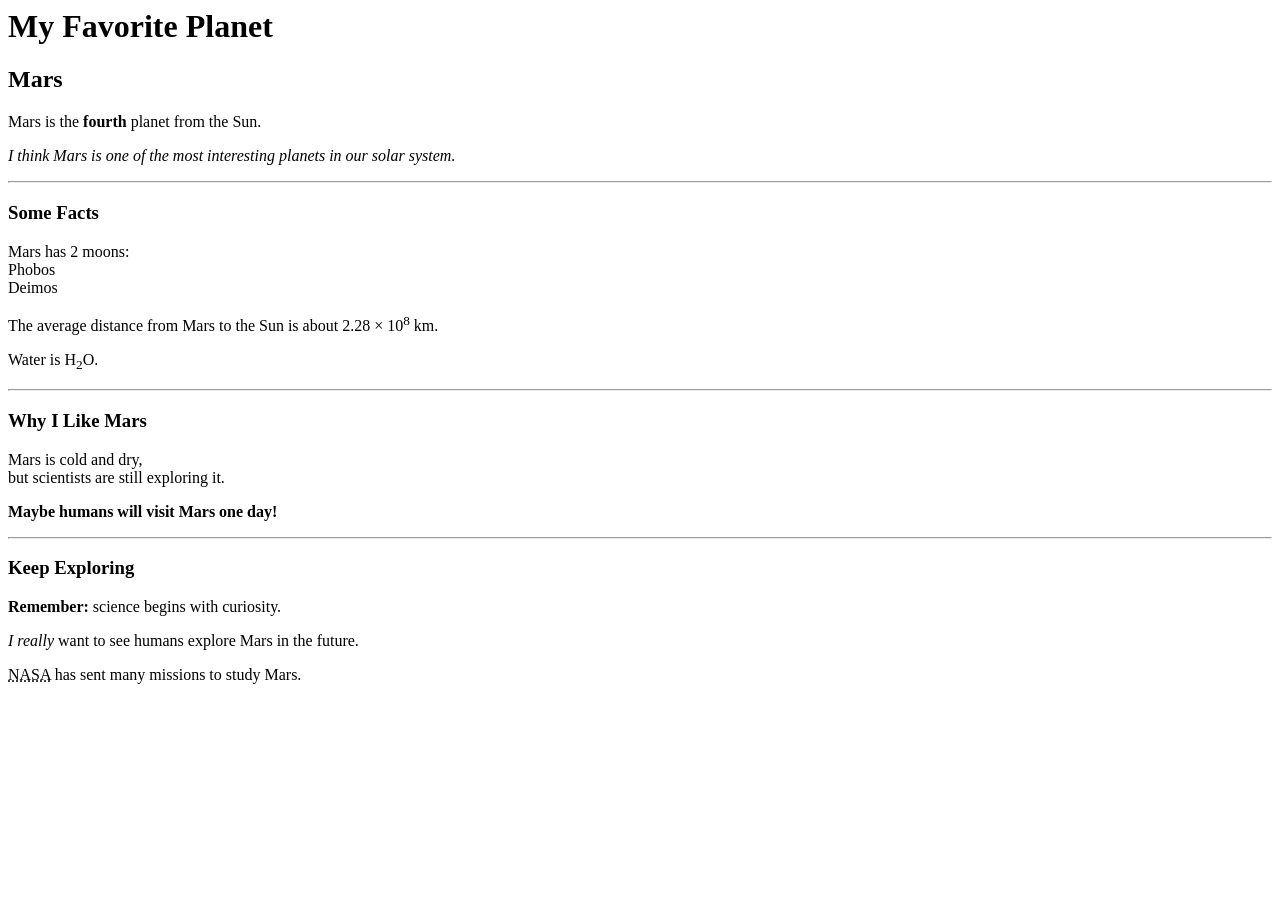
==== index.html @ 3df24646 "33" ====
<html>
    <head>
        <title>My Favorite Planet</title>
    </head>
    <body>
        <h1>My Favorite Planet</h1>
        <h2>Mars</h2>
        <p>Mars is the <strong>fourth</strong> planet from the Sun.</p>
        <p><em>I think Mars is one of the most interesting planets in our solar system.</em></p>
        <hr>
        <h3>Some Facts</h3>
        <p>
            Mars has 2 moons:<br>
            Phobos<br>
            Deimos
        </p>
        <p>The average distance from Mars to the Sun is about 2.28 &times; 10<sup>8</sup> km.</p>
        <p>Water is H<sub>2</sub>O.</p>
        <hr>
        <h3>Why I Like Mars</h3>
        <p>
            Mars is cold and dry,<br>
            but scientists are still exploring it.
        </p>
        <p><strong>Maybe humans will visit Mars one day! </strong></p>
        <hr>
        <h3>Keep Exploring</h3>
        <p><strong>Remember:</strong> science begins with curiosity.</p>
        <p><em>I really</em> want to see humans explore Mars in the future.</p>
        <p><abbr title="National Aeronautics and Space Administration">NASA</abbr> has sent many missions to study Mars.</p>
    </body>
</html>
<!--
<html>
    <head>
        <style>
            strong {
                font-weight: bold;
                font-size: large;
                font-style: italic;
                color: blueviolet;
            }
            em{
                font-style: italic;
            }
        </style>
        <title> Exercise </title>
    </head>
    <body>
        <h1>Exercise </h1>
        <p>this is p </p>
        <p><b>this is b</b></p>
        <p><i>this is i</i></p>
        <p>this is <br> br </p>
        <p>this is hr</p>
        <hr>
        <p>this is <sup>sup</sup></p>
        <p>this is <sub>sub</sub></p>
        <strong>strong</strong>
        <em>em</em>
        <p>this is <abbr title="ABBR">abbr</abbr></p>
    </body>
</html>
-->
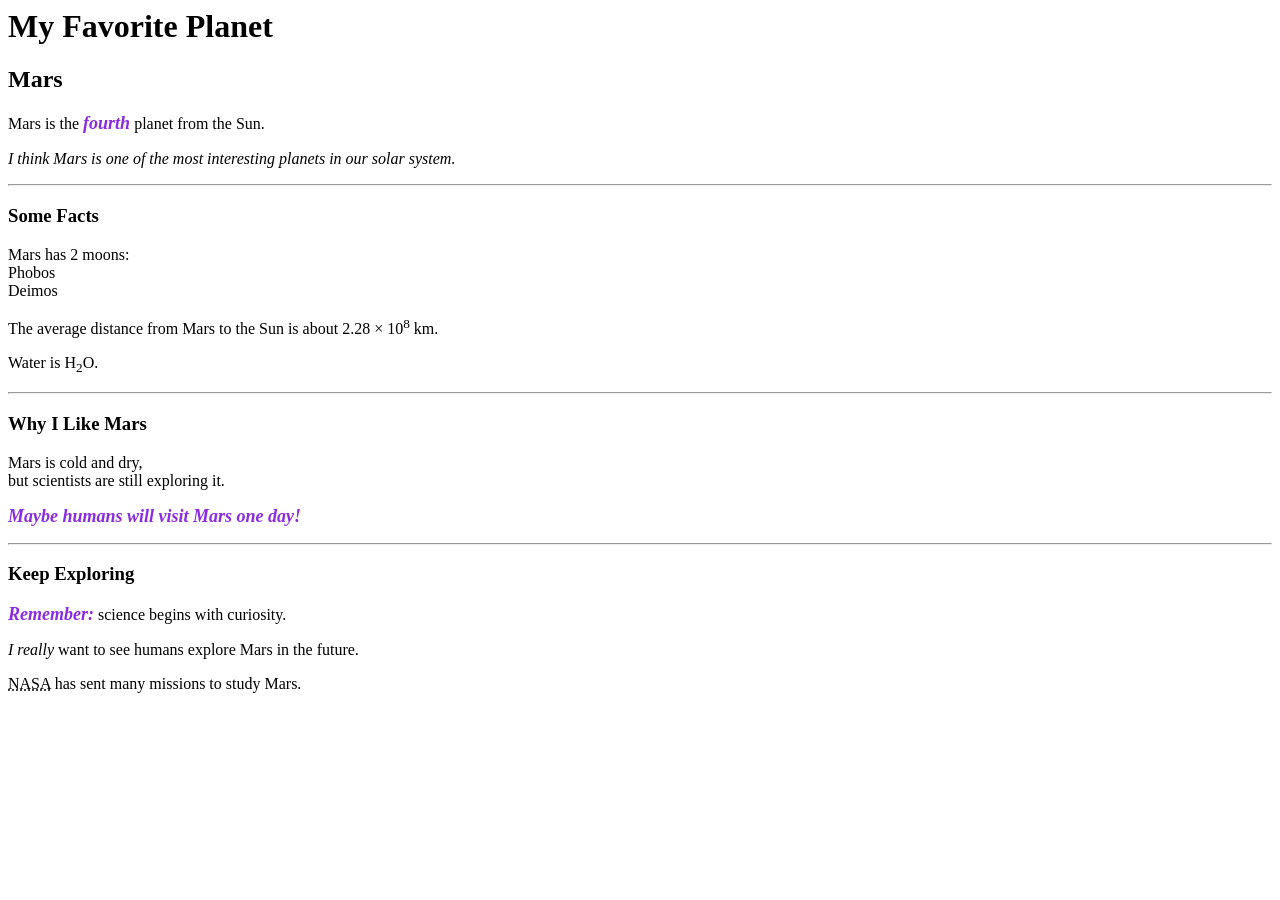
==== commit fc34f1d7: "34" ====
--- a/index.html
+++ b/index.html
@@ -1,5 +1,16 @@
 <html>
     <head>
+        <style>
+            strong {
+                font-weight: bold;
+                font-size: large;
+                font-style: italic;
+                color: blueviolet;
+            }
+            em{
+                font-style: italic;
+            }
+        </style>
         <title>My Favorite Planet</title>
     </head>
     <body>
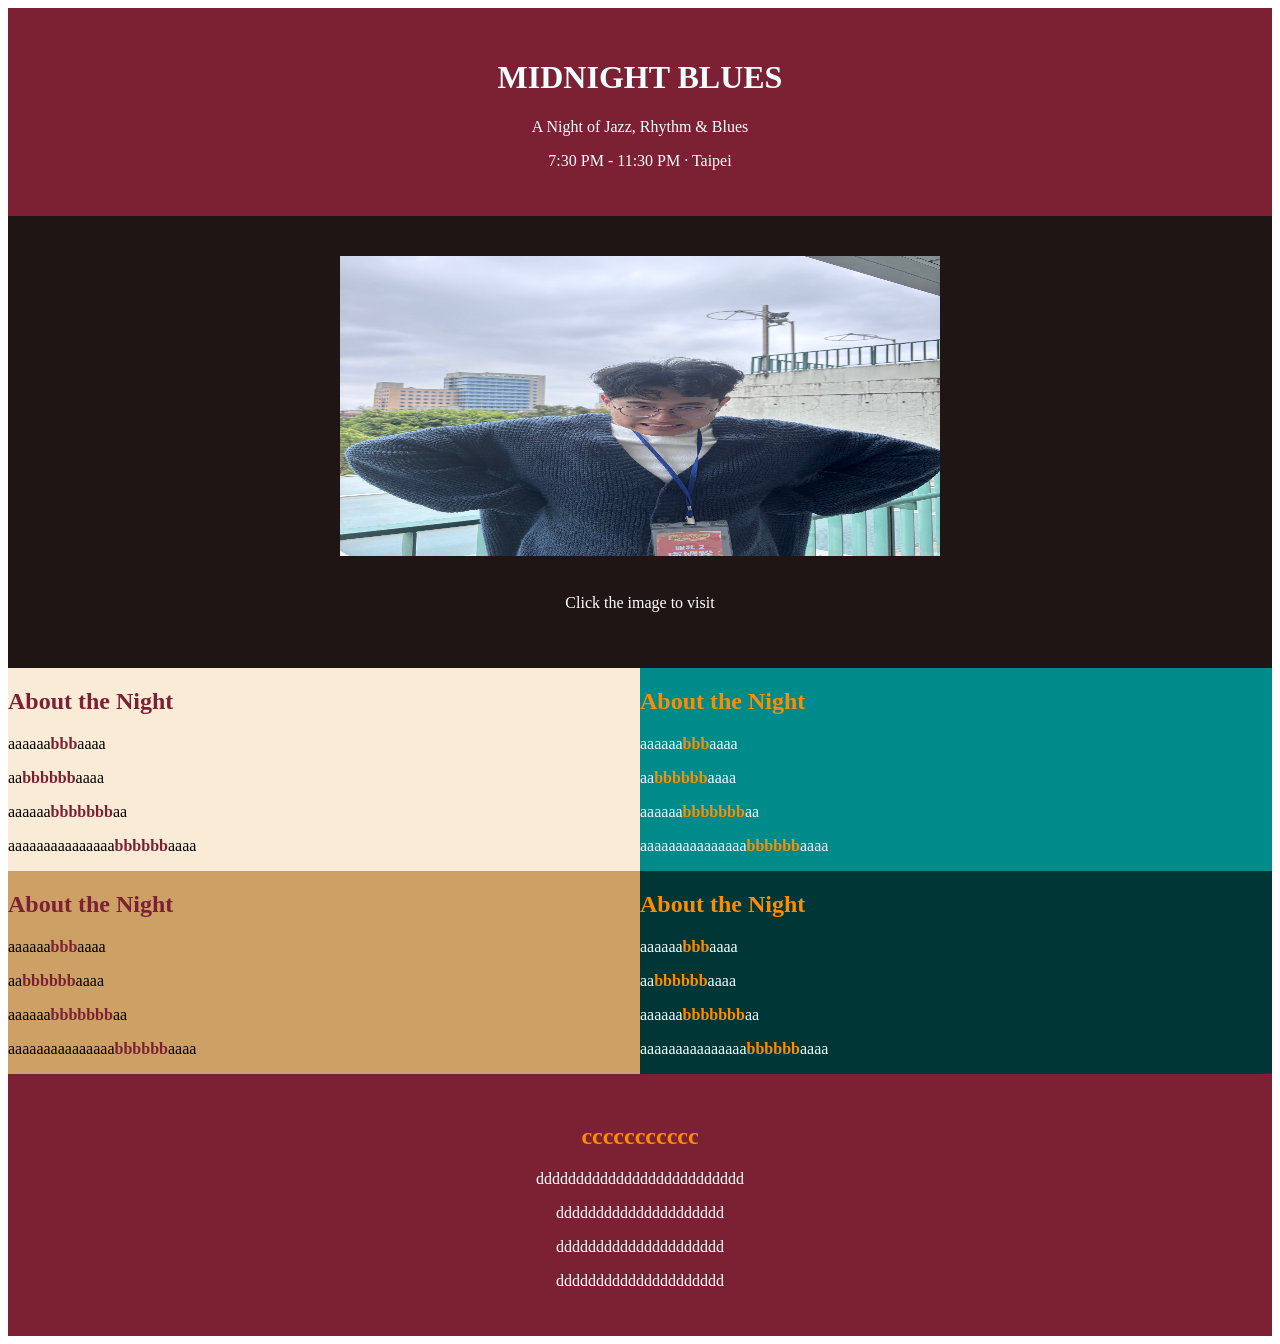
==== commit 454f8684: "36" ====
--- a/index.html
+++ b/index.html
@@ -1,75 +1,154 @@
+<!DOCTYPE html>
 <html>
-    <head>
-        <style>
-            strong {
-                font-weight: bold;
-                font-size: large;
-                font-style: italic;
-                color: blueviolet;
-            }
-            em{
-                font-style: italic;
-            }
-        </style>
-        <title>My Favorite Planet</title>
-    </head>
-    <body>
-        <h1>My Favorite Planet</h1>
-        <h2>Mars</h2>
-        <p>Mars is the <strong>fourth</strong> planet from the Sun.</p>
-        <p><em>I think Mars is one of the most interesting planets in our solar system.</em></p>
-        <hr>
-        <h3>Some Facts</h3>
-        <p>
-            Mars has 2 moons:<br>
-            Phobos<br>
-            Deimos
-        </p>
-        <p>The average distance from Mars to the Sun is about 2.28 &times; 10<sup>8</sup> km.</p>
-        <p>Water is H<sub>2</sub>O.</p>
-        <hr>
-        <h3>Why I Like Mars</h3>
-        <p>
-            Mars is cold and dry,<br>
-            but scientists are still exploring it.
-        </p>
-        <p><strong>Maybe humans will visit Mars one day! </strong></p>
-        <hr>
-        <h3>Keep Exploring</h3>
-        <p><strong>Remember:</strong> science begins with curiosity.</p>
-        <p><em>I really</em> want to see humans explore Mars in the future.</p>
-        <p><abbr title="National Aeronautics and Space Administration">NASA</abbr> has sent many missions to study Mars.</p>
-    </body>
-</html>
-<!--
-<html>
-    <head>
-        <style>
-            strong {
-                font-weight: bold;
-                font-size: large;
-                font-style: italic;
-                color: blueviolet;
-            }
-            em{
-                font-style: italic;
-            }
-        </style>
-        <title> Exercise </title>
-    </head>
-    <body>
-        <h1>Exercise </h1>
-        <p>this is p </p>
-        <p><b>this is b</b></p>
-        <p><i>this is i</i></p>
-        <p>this is <br> br </p>
-        <p>this is hr</p>
-        <hr>
-        <p>this is <sup>sup</sup></p>
-        <p>this is <sub>sub</sub></p>
-        <strong>strong</strong>
-        <em>em</em>
-        <p>this is <abbr title="ABBR">abbr</abbr></p>
-    </body>
-</html>
--->+<head>
+    <style>
+        .header {
+            background-color: #7c2133;
+            color: azure;
+            text-align: center;
+            padding: 30px 20px;
+        }
+
+        .imagine {
+            background-color: rgb(32, 21, 21);
+            display: flex;
+            justify-content: center;
+            padding: 40px 20px;
+            flex-direction: column;
+            align-items: center;
+        }
+
+        .imagine img{
+            width: 600px;
+            height: 300px;
+        }
+
+        .imagine p{
+            color: white;
+        }
+
+        .grid {
+            display: grid;
+            grid-template-columns: 1fr 1fr;
+        }
+
+        .card {
+            padding: 40px 30px;
+        }
+
+        .one {
+            background-color:antiquewhite;
+            color: black;
+        }
+
+        .one h2{
+            color: #7c2133;
+        }
+
+        .one b{
+            color: #7c2133;
+        }
+
+        .two {
+            background-color:darkcyan;
+            color: aliceblue;
+        }
+
+        .two h2{
+            color:darkorange;
+        }
+
+        .two b{
+            color:darkorange;
+        }
+
+
+        .three {
+            background-color:rgb(205, 160, 101);
+            color: black;
+        }
+
+        .three h2{
+            color: #7c2133;
+        }
+
+        .three b{
+            color: #7c2133;
+        }
+
+        .four {
+            background-color:rgb(0, 54, 54);
+            color: azure;
+        }
+
+        .four h2{
+            color:darkorange;
+        }
+
+        .four b{
+            color:darkorange;
+        }
+
+        .last {
+            background-color: #7c2133;
+            color: azure;
+            text-align: center;
+            padding: 30px 20px;
+        }
+
+        .last h2 {
+            color: darkorange;
+        }
+    </style>
+    <title>Midnight Blues Jazz Night</title>
+</head>
+<body>
+    <div class="header">
+        <h1>MIDNIGHT BLUES</h1>
+        <p>A Night of Jazz, Rhythm & Blues</p>
+        <p>7:30 PM - 11:30 PM · Taipei</p>
+    </div>
+    <div class="imagine">
+        <a href="https://www.youtube.com/"><img src = "ji.jpg"></a>
+        <br>
+        <p>Click the image to visit</p>
+    </div>
+    <div class="grid">
+        <div class="one">
+            <h2>About the Night</h2>
+            <p>aaaaaa<b>bbb</b>aaaa</p>
+            <p>aa<b>bbbbbb</b>aaaa</p>
+            <p>aaaaaa<b>bbbbbbb</b>aa</p>
+            <p>aaaaaaaaaaaaaaa<b>bbbbbb</b>aaaa</p>
+        </div>
+        <div class="two">
+            <h2>About the Night</h2>
+            <p>aaaaaa<b>bbb</b>aaaa</p>
+            <p>aa<b>bbbbbb</b>aaaa</p>
+            <p>aaaaaa<b>bbbbbbb</b>aa</p>
+            <p>aaaaaaaaaaaaaaa<b>bbbbbb</b>aaaa</p>
+        </div>
+        <div class="three">
+            <h2>About the Night</h2>
+            <p>aaaaaa<b>bbb</b>aaaa</p>
+            <p>aa<b>bbbbbb</b>aaaa</p>
+            <p>aaaaaa<b>bbbbbbb</b>aa</p>
+            <p>aaaaaaaaaaaaaaa<b>bbbbbb</b>aaaa</p>
+        </div>
+        <div class="four">
+            <h2>About the Night</h2>
+            <p>aaaaaa<b>bbb</b>aaaa</p>
+            <p>aa<b>bbbbbb</b>aaaa</p>
+            <p>aaaaaa<b>bbbbbbb</b>aa</p>
+            <p>aaaaaaaaaaaaaaa<b>bbbbbb</b>aaaa</p>
+        </div>
+    </div>
+    <div class="last">
+        <h2>ccccccccccc</h2>
+        <p>dddddddddddddddddddddddddd</p>
+        <p>ddddddddddddddddddddd</p>
+        <p>ddddddddddddddddddddd</p>
+        <p>ddddddddddddddddddddd</p>
+    </div>
+</body>
+</html>
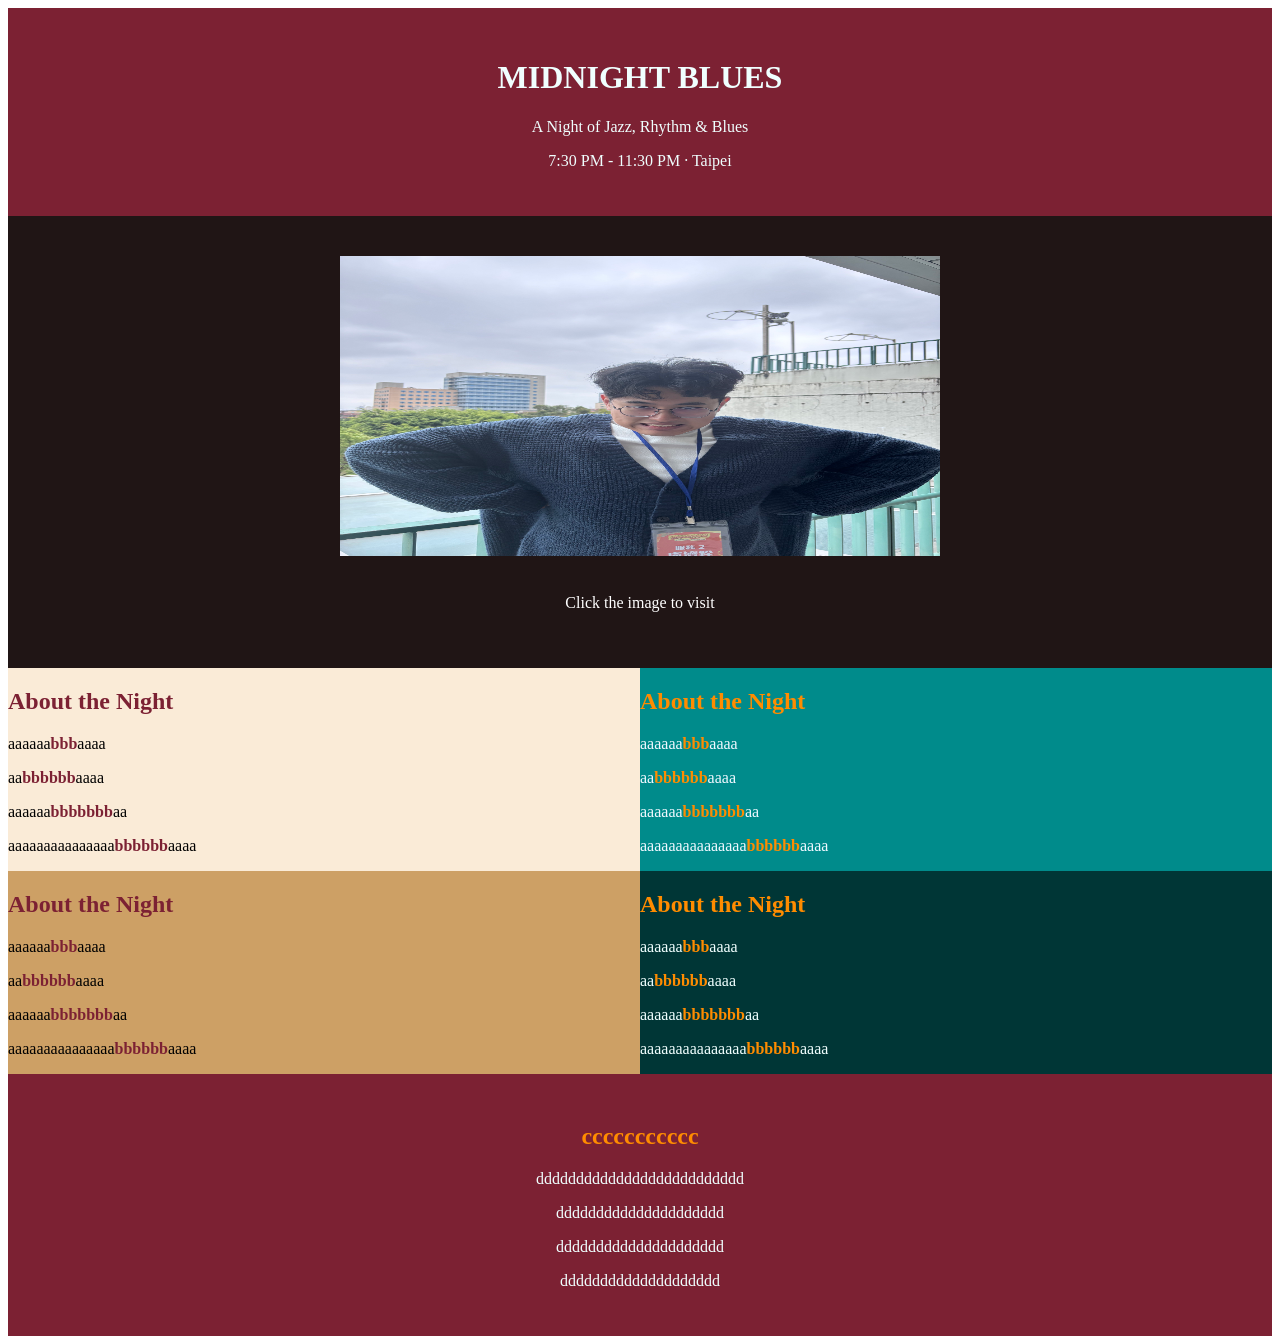
==== commit 496fec8d: "37" ====
--- a/index.html
+++ b/index.html
@@ -148,7 +148,7 @@
         <p>dddddddddddddddddddddddddd</p>
         <p>ddddddddddddddddddddd</p>
         <p>ddddddddddddddddddddd</p>
-        <p>ddddddddddddddddddddd</p>
+        <p>dddddddddddddddddddd</p>
     </div>
 </body>
 </html>
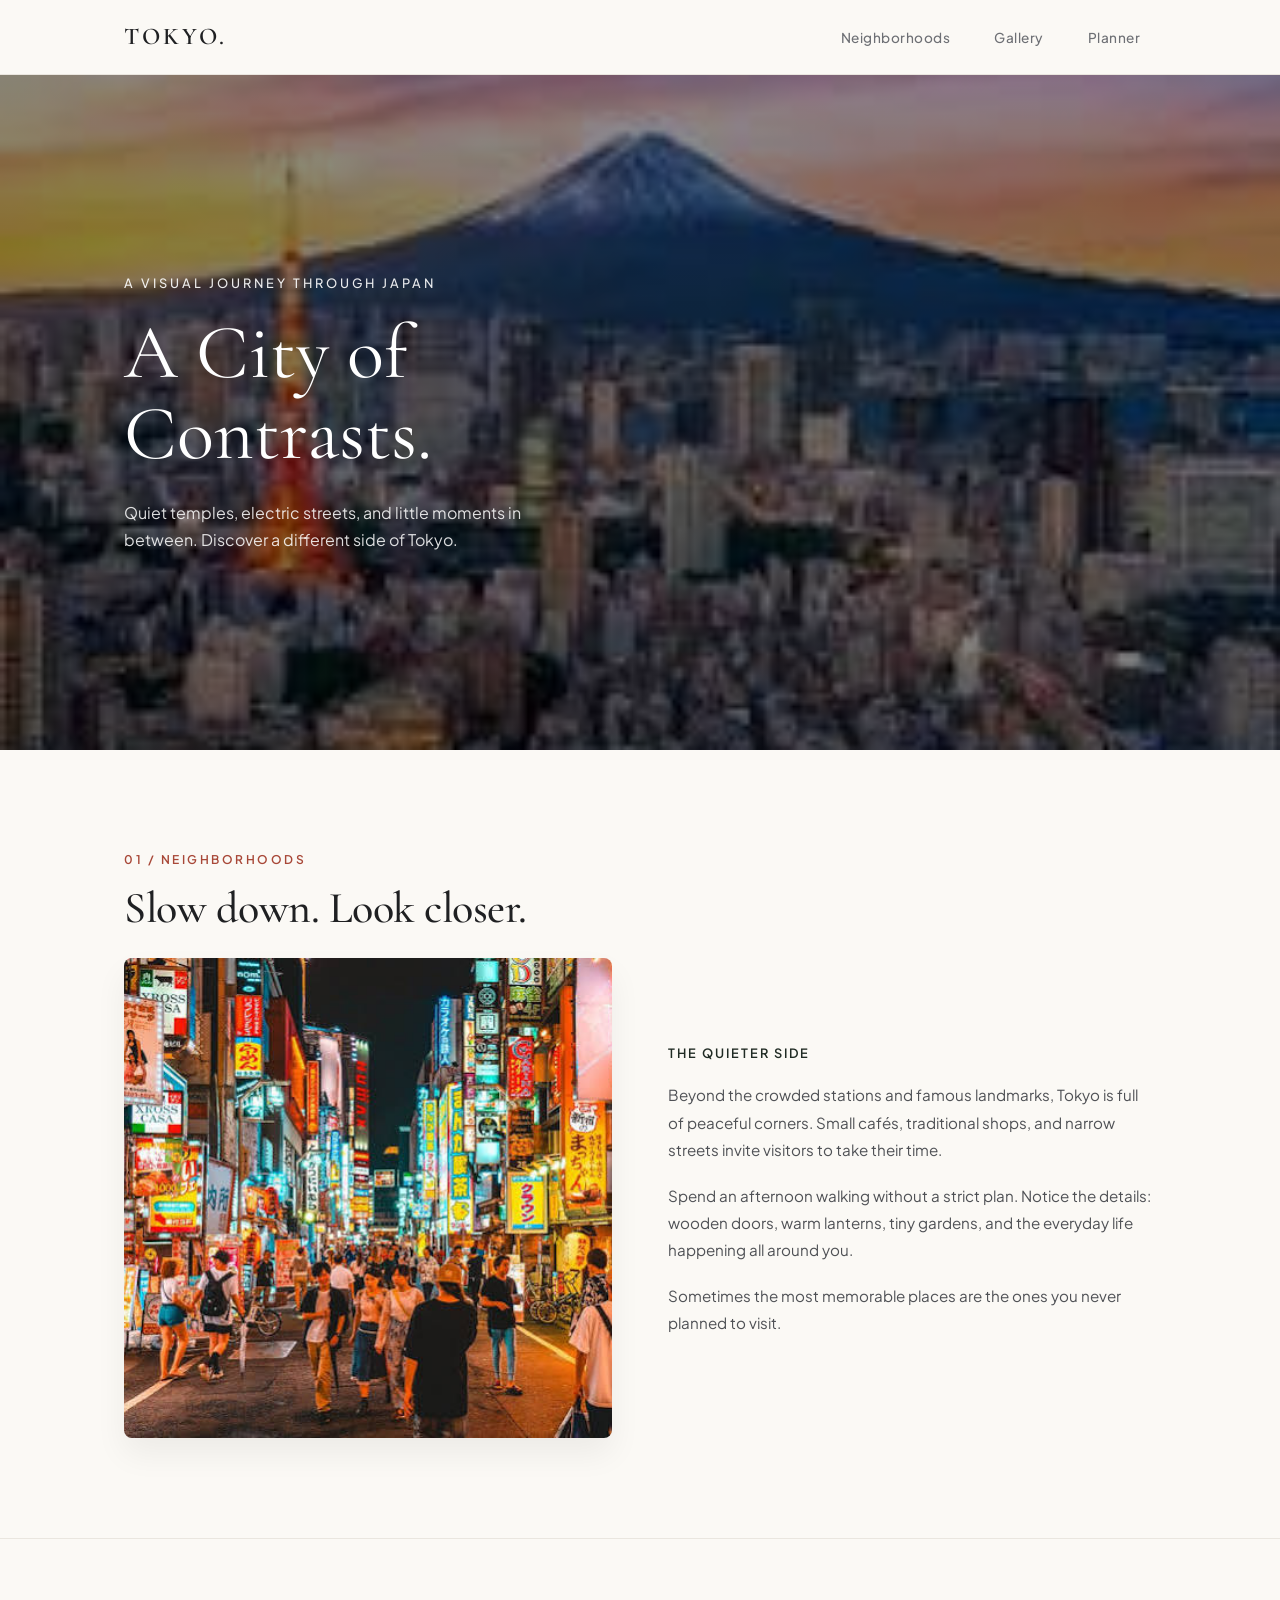
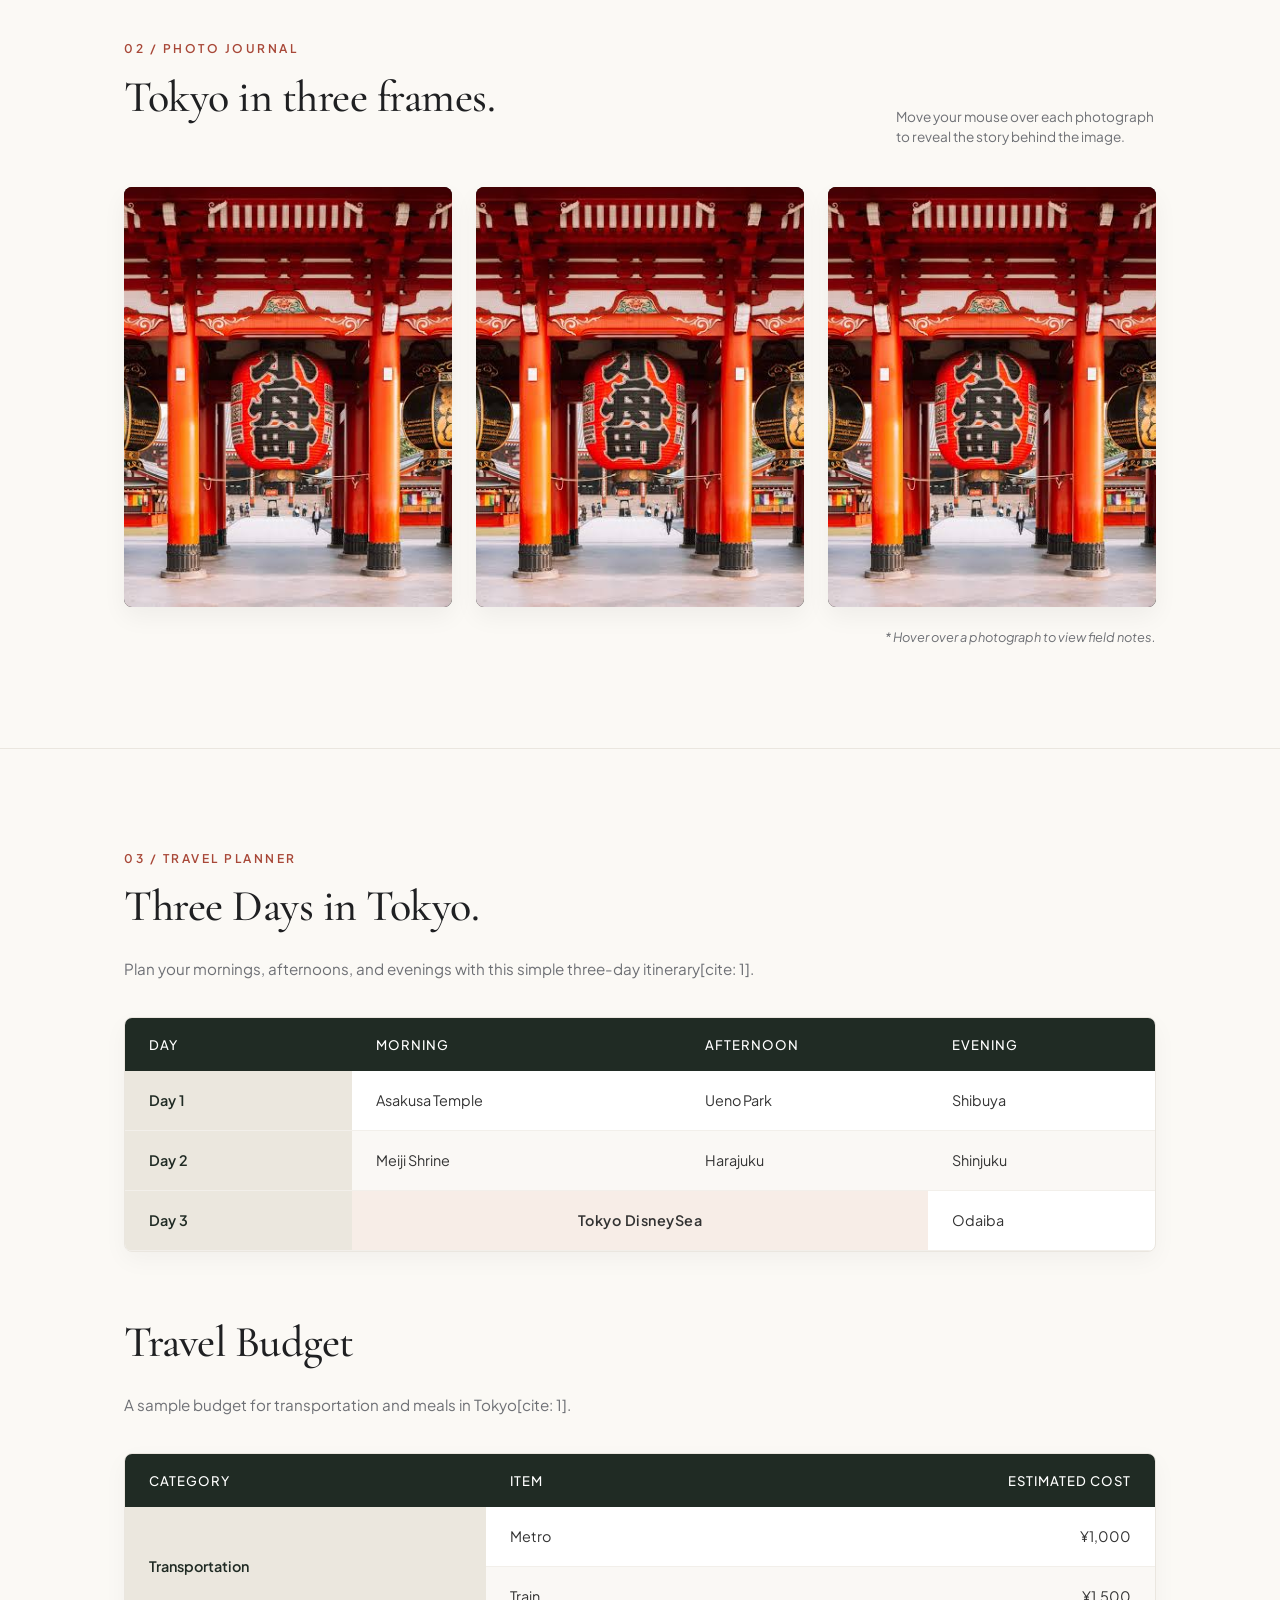
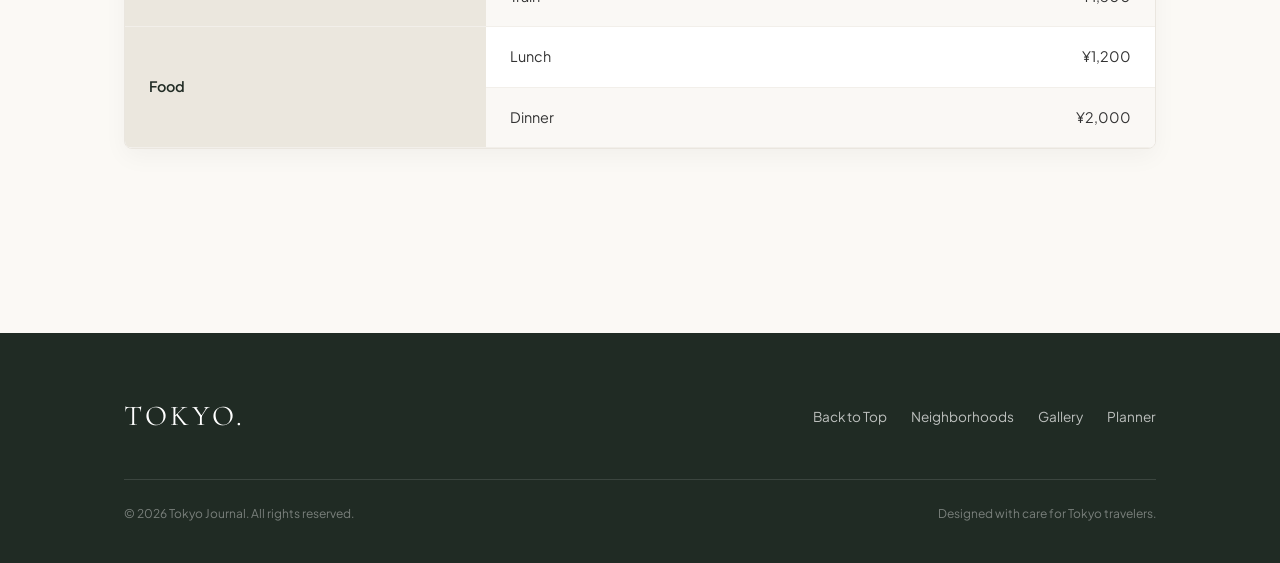
==== commit 3e8d6e28: "1021" ====
--- a/index.html
+++ b/index.html
@@ -1,154 +1,639 @@
 <!DOCTYPE html>
-<html>
+<html lang="zh-Hant">
 <head>
+    <meta charset="UTF-8">
+    <meta name="viewport" content="width=device-width, initial-scale=1.0">
+    <title>TOKYO — A Visual Journey Through Japan</title>
+    
+    <!-- 引入高質感雜誌風格英文字體 -->
+    <link rel="preconnect" href="https://fonts.googleapis.com">
+    <link rel="preconnect" href="https://fonts.gstatic.com" crossorigin>
+    <link href="https://fonts.googleapis.com/css2?family=Cormorant+Garamond:ital,wght@0,500;0,600;1,400&family=Plus+Jakarta+Sans:wght@400;500;600&display=swap" rel="stylesheet">
+
     <style>
-        .header {
-            background-color: #7c2133;
-            color: azure;
-            text-align: center;
-            padding: 30px 20px;
-        }
-
-        .imagine {
-            background-color: rgb(32, 21, 21);
-            display: flex;
-            justify-content: center;
-            padding: 40px 20px;
-            flex-direction: column;
+        /* ================= 全域變數與重設 ================= */
+        :root {
+            --bg-main: #fbf9f5;
+            --bg-card: #ffffff;
+            --text-main: #1f2022;
+            --text-muted: #6e7075;
+            --primary-dark: #202b24;      /* 表頭深墨綠 */
+            --accent-terracotta: #a84838; /* 磚紅/粉橘焦點色 */
+            --border-light: #eae6df;
+            --font-serif: 'Cormorant Garamond', Georgia, serif;
+            --font-sans: 'Plus Jakarta Sans', -apple-system, BlinkMacSystemFont, sans-serif;
+            --container-width: 1080px;
+        }
+
+        * {
+            box-sizing: border-box;
+            margin: 0;
+            padding: 0;
+        }
+
+        html {
+            scroll-behavior: smooth;
+        }
+
+        body {
+            font-family: var(--font-sans);
+            background-color: var(--bg-main);
+            color: var(--text-main);
+            line-height: 1.6;
+            -webkit-font-smoothing: antialiased;
+        }
+
+        /* 容器排版 */
+        .page {
+            max-width: var(--container-width);
+            margin: 0 auto;
+            padding: 0 24px;
+        }
+
+        /* 標題共用樣式 */
+        .section-tag {
+            font-size: 0.75rem;
+            letter-spacing: 2.5px;
+            text-transform: uppercase;
+            font-weight: 600;
+            color: var(--accent-terracotta);
+            margin-bottom: 12px;
+        }
+
+        .section-title {
+            font-family: var(--font-serif);
+            font-size: clamp(2rem, 3.5vw, 2.75rem);
+            font-weight: 500;
+            line-height: 1.2;
+            margin-bottom: 24px;
+            color: var(--text-main);
+            letter-spacing: -0.5px;
+        }
+
+        /* ================= 頂部導覽列 (Sticky Header) ================= */
+        .topbar {
+            position: sticky;
+            top: 0;
+            z-index: 1000;
+            background-color: rgba(251, 249, 245, 0.92);
+            backdrop-filter: blur(10px);
+            -webkit-backdrop-filter: blur(10px);
+            border-bottom: 1px solid var(--border-light);
+            padding: 18px 0;
+            transition: all 0.3s ease;
+        }
+
+        .topbar .page {
+            display: flex;
             align-items: center;
-        }
-
-        .imagine img{
-            width: 600px;
-            height: 300px;
-        }
-
-        .imagine p{
-            color: white;
-        }
-
-        .grid {
+            justify-content: space-between;
+        }
+
+        .brand {
+            font-family: var(--font-serif);
+            font-size: 1.5rem;
+            font-weight: 600;
+            letter-spacing: 3px;
+            text-decoration: none;
+            color: var(--text-main);
+        }
+
+        .nav {
+            display: flex;
+            list-style: none;
+            gap: 12px;
+        }
+
+        .nav a {
+            text-decoration: none;
+            color: var(--text-muted);
+            font-size: 0.85rem;
+            font-weight: 500;
+            letter-spacing: 0.5px;
+            padding: 8px 16px;
+            border-radius: 20px;
+            transition: all 0.25s ease;
+        }
+
+        .nav a:hover {
+            color: var(--text-main);
+            background-color: #eee9e0;
+        }
+
+        /* ================= 主視覺 Hero 區塊 ================= */
+        .hero {
+            position: relative;
+            height: 75vh;
+            min-height: 520px;
+            display: flex;
+            align-items: center;
+            background: linear-gradient(rgba(0, 0, 0, 0.45), rgba(0, 0, 0, 0.5)),
+                        url("img/tokyo.jpg") center/cover no-repeat #1b1b1b;
+            color: #ffffff;
+        }
+
+        .hero-content {
+            width: 100%;
+        }
+
+        .hero .subtitle {
+            font-size: 0.8rem;
+            letter-spacing: 3px;
+            text-transform: uppercase;
+            font-weight: 500;
+            opacity: 0.9;
+            margin-bottom: 20px;
+        }
+
+        .hero .title {
+            font-family: var(--font-serif);
+            font-size: clamp(3rem, 6vw, 4.8rem);
+            line-height: 1.05;
+            margin-bottom: 24px;
+            font-weight: 400;
+        }
+
+        .hero .desc {
+            max-width: 440px;
+            font-size: 1rem;
+            line-height: 1.7;
+            opacity: 0.85;
+            font-weight: 400;
+        }
+
+        /* ================= 區塊一：街區圖文 (Split Content) ================= */
+        .section-neighborhoods {
+            padding: 100px 0;
+            border-bottom: 1px solid var(--border-light);
+        }
+
+        .split-content {
             display: grid;
             grid-template-columns: 1fr 1fr;
-        }
-
-        .card {
-            padding: 40px 30px;
-        }
-
-        .one {
-            background-color:antiquewhite;
-            color: black;
-        }
-
-        .one h2{
-            color: #7c2133;
-        }
-
-        .one b{
-            color: #7c2133;
-        }
-
-        .two {
-            background-color:darkcyan;
-            color: aliceblue;
-        }
-
-        .two h2{
-            color:darkorange;
-        }
-
-        .two b{
-            color:darkorange;
-        }
-
-
-        .three {
-            background-color:rgb(205, 160, 101);
-            color: black;
-        }
-
-        .three h2{
-            color: #7c2133;
-        }
-
-        .three b{
-            color: #7c2133;
-        }
-
-        .four {
-            background-color:rgb(0, 54, 54);
-            color: azure;
-        }
-
-        .four h2{
-            color:darkorange;
-        }
-
-        .four b{
-            color:darkorange;
-        }
-
-        .last {
-            background-color: #7c2133;
-            color: azure;
+            gap: 56px;
+            align-items: center;
+        }
+
+        .col-image {
+            overflow: hidden;
+            border-radius: 8px;
+            box-shadow: 0 16px 32px rgba(0,0,0,0.06);
+        }
+
+        .col-image img {
+            width: 100%;
+            height: 480px;
+            object-fit: cover;
+            display: block;
+            transition: transform 0.6s ease;
+        }
+
+        .col-image:hover img {
+            transform: scale(1.03);
+        }
+
+        .col-text {
+            font-size: 0.95rem;
+            color: #4f5155;
+            line-height: 1.8;
+        }
+
+        .col-text .sub-heading {
+            font-size: 0.8rem;
+            letter-spacing: 2px;
+            text-transform: uppercase;
+            color: var(--primary-dark);
+            margin-bottom: 16px;
+            font-weight: 600;
+        }
+
+        .col-text p {
+            margin-bottom: 18px;
+        }
+
+        /* ================= 區塊二：照片畫廊 (Gallery Grid) ================= */
+        .section-gallery {
+            padding: 100px 0;
+            border-bottom: 1px solid var(--border-light);
+        }
+
+        .gallery-header {
+            display: flex;
+            justify-content: space-between;
+            align-items: flex-end;
+            margin-bottom: 40px;
+        }
+
+        .gallery-tip {
+            font-size: 0.85rem;
+            color: var(--text-muted);
+            max-width: 260px;
+            line-height: 1.5;
+        }
+
+        .gallery-grid {
+            display: grid;
+            grid-template-columns: repeat(3, 1fr);
+            gap: 24px;
+        }
+
+        /* 畫廊卡片與懸停浮層（解決原本 caption 提示的效果） */
+        .gallery-item {
+            position: relative;
+            border-radius: 8px;
+            overflow: hidden;
+            box-shadow: 0 10px 24px rgba(0, 0, 0, 0.05);
+            background: #111;
+        }
+
+        .gallery-item img {
+            width: 100%;
+            height: 420px;
+            object-fit: cover;
+            display: block;
+            transition: transform 0.5s ease, opacity 0.5s ease;
+        }
+
+        .gallery-overlay {
+            position: absolute;
+            inset: 0;
+            background: linear-gradient(to top, rgba(0, 0, 0, 0.85) 0%, rgba(0, 0, 0, 0.1) 70%);
+            display: flex;
+            flex-direction: column;
+            justify-content: flex-end;
+            padding: 24px;
+            color: #ffffff;
+            opacity: 0;
+            transition: opacity 0.4s ease;
+        }
+
+        .gallery-overlay h4 {
+            font-family: var(--font-serif);
+            font-size: 1.4rem;
+            font-weight: 500;
+            margin-bottom: 6px;
+        }
+
+        .gallery-overlay p {
+            font-size: 0.8rem;
+            opacity: 0.8;
+            line-height: 1.5;
+        }
+
+        .gallery-item:hover img {
+            transform: scale(1.05);
+            opacity: 0.85;
+        }
+
+        .gallery-item:hover .gallery-overlay {
+            opacity: 1;
+        }
+
+        .caption-note {
+            font-size: 0.8rem;
+            color: var(--text-muted);
+            margin-top: 20px;
+            text-align: right;
+            font-style: italic;
+        }
+
+        /* ================= 區塊三：行程與預算表格 (Planner) ================= */
+        .section-planner {
+            padding: 100px 0 120px 0;
+        }
+
+        .planner-desc {
+            font-size: 0.95rem;
+            color: var(--text-muted);
+            margin-bottom: 36px;
+        }
+
+        .table-card {
+            background-color: var(--bg-card);
+            border-radius: 8px;
+            box-shadow: 0 8px 24px rgba(0, 0, 0, 0.04);
+            overflow: hidden;
+            border: 1px solid var(--border-light);
+            margin-bottom: 64px;
+        }
+
+        .custom-table {
+            width: 100%;
+            border-collapse: collapse;
+            font-size: 0.9rem;
+            text-align: left;
+        }
+
+        .custom-table th {
+            background-color: var(--primary-dark);
+            color: #ffffff;
+            font-weight: 500;
+            padding: 16px 24px;
+            font-size: 0.82rem;
+            letter-spacing: 1px;
+            text-transform: uppercase;
+        }
+
+        .custom-table td {
+            padding: 18px 24px;
+            border-bottom: 1px solid #f2efea;
+            color: #333;
+        }
+
+        /* 標題欄微灰底色 */
+        .custom-table td.col-highlight {
+            background-color: #ebe7de;
+            font-weight: 600;
+            color: var(--primary-dark);
+            width: 22%;
+        }
+
+        /* 交替橫紋 */
+        .custom-table tr:nth-child(even) td:not(.col-highlight) {
+            background-color: #faf8f5;
+        }
+
+        /* DisneySea 跨欄焦點標記 */
+        .disney-cell {
+            background-color: #f7ede7 !important;
+            color: var(--accent-terracotta);
             text-align: center;
-            padding: 30px 20px;
-        }
-
-        .last h2 {
-            color: darkorange;
+            font-weight: 600;
+            letter-spacing: 0.5px;
+        }
+
+        .text-right {
+            text-align: right;
+        }
+
+        /* ================= 頁尾 (Footer) ================= */
+        .footer {
+            background-color: var(--primary-dark);
+            color: #ffffff;
+            padding: 60px 0 40px 0;
+        }
+
+        .footer-content {
+            display: flex;
+            justify-content: space-between;
+            align-items: center;
+            padding-bottom: 40px;
+            border-bottom: 1px solid rgba(255, 255, 255, 0.12);
+        }
+
+        .footer-brand {
+            font-family: var(--font-serif);
+            font-size: 1.8rem;
+            letter-spacing: 3px;
+        }
+
+        .footer-links {
+            display: flex;
+            gap: 24px;
+            list-style: none;
+        }
+
+        .footer-links a {
+            color: rgba(255, 255, 255, 0.7);
+            text-decoration: none;
+            font-size: 0.85rem;
+            transition: color 0.2s ease;
+        }
+
+        .footer-links a:hover {
+            color: #ffffff;
+        }
+
+        .footer-bottom {
+            padding-top: 24px;
+            display: flex;
+            justify-content: space-between;
+            font-size: 0.75rem;
+            color: rgba(255, 255, 255, 0.4);
+        }
+
+        /* ================= RWD 響應式適配 ================= */
+        @media (max-width: 860px) {
+            .split-content {
+                grid-template-columns: 1fr;
+                gap: 36px;
+            }
+
+            .col-image img {
+                height: 360px;
+            }
+
+            .gallery-grid {
+                grid-template-columns: 1fr;
+            }
+
+            .gallery-header {
+                flex-direction: column;
+                align-items: flex-start;
+                gap: 12px;
+            }
+
+            .footer-content {
+                flex-direction: column;
+                align-items: flex-start;
+                gap: 24px;
+            }
+
+            .table-card {
+                overflow-x: auto;
+            }
+
+            .custom-table {
+                min-width: 540px;
+            }
         }
     </style>
-    <title>Midnight Blues Jazz Night</title>
 </head>
-<body>
-    <div class="header">
-        <h1>MIDNIGHT BLUES</h1>
-        <p>A Night of Jazz, Rhythm & Blues</p>
-        <p>7:30 PM - 11:30 PM · Taipei</p>
-    </div>
-    <div class="imagine">
-        <a href="https://www.youtube.com/"><img src = "ji.jpg"></a>
-        <br>
-        <p>Click the image to visit</p>
-    </div>
-    <div class="grid">
-        <div class="one">
-            <h2>About the Night</h2>
-            <p>aaaaaa<b>bbb</b>aaaa</p>
-            <p>aa<b>bbbbbb</b>aaaa</p>
-            <p>aaaaaa<b>bbbbbbb</b>aa</p>
-            <p>aaaaaaaaaaaaaaa<b>bbbbbb</b>aaaa</p>
+<body id="top">
+
+    <!-- 頂部導覽列 -->
+    <header class="topbar">
+        <div class="page">
+            <a class="brand" href="#top">TOKYO.</a>
+            <ul class="nav">
+                <li><a href="#neighborhoods">Neighborhoods</a></li>
+                <li><a href="#gallery">Gallery</a></li>
+                <li><a href="#planner">Planner</a></li>
+            </ul>
         </div>
-        <div class="two">
-            <h2>About the Night</h2>
-            <p>aaaaaa<b>bbb</b>aaaa</p>
-            <p>aa<b>bbbbbb</b>aaaa</p>
-            <p>aaaaaa<b>bbbbbbb</b>aa</p>
-            <p>aaaaaaaaaaaaaaa<b>bbbbbb</b>aaaa</p>
+    </header>
+
+    <!-- 主視覺 Hero -->
+    <section class="hero">
+        <div class="page hero-content">
+            <p class="subtitle">A Visual Journey Through Japan</p>
+            <h1 class="title">A City of<br>Contrasts.</h1>
+            <p class="desc">
+                Quiet temples, electric streets, and little moments in between. Discover a different side of Tokyo.
+            </p>
         </div>
-        <div class="three">
-            <h2>About the Night</h2>
-            <p>aaaaaa<b>bbb</b>aaaa</p>
-            <p>aa<b>bbbbbb</b>aaaa</p>
-            <p>aaaaaa<b>bbbbbbb</b>aa</p>
-            <p>aaaaaaaaaaaaaaa<b>bbbbbb</b>aaaa</p>
+    </section>
+
+    <!-- 區塊一：街區圖文 -->
+    <section id="neighborhoods" class="section-neighborhoods">
+        <div class="page">
+            <p class="section-tag">01 / Neighborhoods</p>
+            <h2 class="section-title">Slow down. Look closer.</h2>
+
+            <div class="split-content">
+                <div class="col-image">
+                    <img src="img/tokyo1.jpg" alt="Tokyo quiet street">
+                </div>
+                <div class="col-text">
+                    <h3 class="sub-heading">The Quieter Side</h3>
+                    <p>Beyond the crowded stations and famous landmarks, Tokyo is full of peaceful corners. Small cafés, traditional shops, and narrow streets invite visitors to take their time.</p>
+                    <p>Spend an afternoon walking without a strict plan. Notice the details: wooden doors, warm lanterns, tiny gardens, and the everyday life happening all around you.</p>
+                    <p>Sometimes the most memorable places are the ones you never planned to visit.</p>
+                </div>
+            </div>
         </div>
-        <div class="four">
-            <h2>About the Night</h2>
-            <p>aaaaaa<b>bbb</b>aaaa</p>
-            <p>aa<b>bbbbbb</b>aaaa</p>
-            <p>aaaaaa<b>bbbbbbb</b>aa</p>
-            <p>aaaaaaaaaaaaaaa<b>bbbbbb</b>aaaa</p>
+    </section>
+
+    <!-- 區塊二：照片畫廊 (支援 Hover 故事浮層) -->
+    <section id="gallery" class="section-gallery">
+        <div class="page">
+            <div class="gallery-header">
+                <div>
+                    <p class="section-tag">02 / Photo Journal</p>
+                    <h2 class="section-title">Tokyo in three frames.</h2>
+                </div>
+                <p class="gallery-tip">Move your mouse over each photograph to reveal the story behind the image.</p>
+            </div>
+
+            <div class="gallery-grid">
+                <!-- 第一張卡片 -->
+                <div class="gallery-item">
+                    <img src="img/tokyo2.jpg" alt="Yanaka Alley">
+                    <div class="gallery-overlay">
+                        <h4>Yanaka Alley</h4>
+                        <p>A glimpse into the preserved warmth of old downtown Tokyo.</p>
+                    </div>
+                </div>
+
+                <!-- 第二張卡片 -->
+                <div class="gallery-item">
+                    <img src="img/tokyo2.jpg" alt="Rainy Shinjuku">
+                    <div class="gallery-overlay">
+                        <h4>Neon Reflections</h4>
+                        <p>Rain-slicked alleyways mirroring bright signs in nighttime Shinjuku.</p>
+                    </div>
+                </div>
+
+                <!-- 第三張卡片 -->
+                <div class="gallery-item">
+                    <img src="img/tokyo2.jpg" alt="Morning Coffee">
+                    <div class="gallery-overlay">
+                        <h4>Morning Ritual</h4>
+                        <p>Quiet drip coffee poured in a compact neighborhood roastery.</p>
+                    </div>
+                </div>
+            </div>
+            
+            <p class="caption-note">* Hover over a photograph to view field notes.</p>
         </div>
-    </div>
-    <div class="last">
-        <h2>ccccccccccc</h2>
-        <p>dddddddddddddddddddddddddd</p>
-        <p>ddddddddddddddddddddd</p>
-        <p>ddddddddddddddddddddd</p>
-        <p>dddddddddddddddddddd</p>
-    </div>
+    </section>
+
+    <!-- 區塊三：行程規劃與預算表格[cite: 1] -->
+    <section id="planner" class="section-planner">
+        <div class="page">
+            <!-- 3天行程表[cite: 1] -->
+            <p class="section-tag">03 / Travel Planner</p>
+            <h2 class="section-title">Three Days in Tokyo.</h2>
+            <p class="planner-desc">Plan your mornings, afternoons, and evenings with this simple three-day itinerary[cite: 1].</p>
+
+            <div class="table-card">
+                <table class="custom-table">
+                    <thead>
+                        <tr>
+                            <th style="width: 22%;">Day</th>
+                            <th style="width: 32%;">Morning</th>
+                            <th style="width: 24%;">Afternoon</th>
+                            <th style="width: 22%;">Evening</th>
+                        </tr>
+                    </thead>
+                    <tbody>
+                        <tr>
+                            <td class="col-highlight">Day 1</td>
+                            <td>Asakusa Temple</td>
+                            <td>Ueno Park</td>
+                            <td>Shibuya</td>
+                        </tr>
+                        <tr>
+                            <td class="col-highlight">Day 2</td>
+                            <td>Meiji Shrine</td>
+                            <td>Harajuku</td>
+                            <td>Shinjuku</td>
+                        </tr>
+                        <tr>
+                            <td class="col-highlight">Day 3</td>
+                            <td colspan="2" class="disney-cell">Tokyo DisneySea</td>
+                            <td>Odaiba</td>
+                        </tr>
+                    </tbody>
+                </table>
+            </div>
+
+            <!-- 預算表[cite: 1] -->
+            <h2 class="section-title">Travel Budget</h2>
+            <p class="planner-desc">A sample budget for transportation and meals in Tokyo[cite: 1].</p>
+
+            <div class="table-card">
+                <table class="custom-table">
+                    <thead>
+                        <tr>
+                            <th style="width: 35%;">Category</th>
+                            <th style="width: 40%;">Item</th>
+                            <th class="text-right" style="width: 25%;">Estimated Cost</th>
+                        </tr>
+                    </thead>
+                    <tbody>
+                        <tr>
+                            <td rowspan="2" class="col-highlight" style="vertical-align: middle;">Transportation</td>
+                            <td>Metro</td>
+                            <td class="text-right">¥1,000</td>
+                        </tr>
+                        <tr>
+                            <td>Train</td>
+                            <td class="text-right">¥1,500</td>
+                        </tr>
+                        <tr>
+                            <td rowspan="2" class="col-highlight" style="vertical-align: middle;">Food</td>
+                            <td>Lunch</td>
+                            <td class="text-right">¥1,200</td>
+                        </tr>
+                        <tr>
+                            <td>Dinner</td>
+                            <td class="text-right">¥2,000</td>
+                        </tr>
+                    </tbody>
+                </table>
+            </div>
+        </div>
+    </section>
+
+    <!-- 頁尾 -->
+    <footer class="footer">
+        <div class="page">
+            <div class="footer-content">
+                <div class="footer-brand">TOKYO.</div>
+                <ul class="footer-links">
+                    <li><a href="#top">Back to Top</a></li>
+                    <li><a href="#neighborhoods">Neighborhoods</a></li>
+                    <li><a href="#gallery">Gallery</a></li>
+                    <li><a href="#planner">Planner</a></li>
+                </ul>
+            </div>
+            <div class="footer-bottom">
+                <p>&copy; 2026 Tokyo Journal. All rights reserved.</p>
+                <p>Designed with care for Tokyo travelers.</p>
+            </div>
+        </div>
+    </footer>
+
 </body>
 </html>
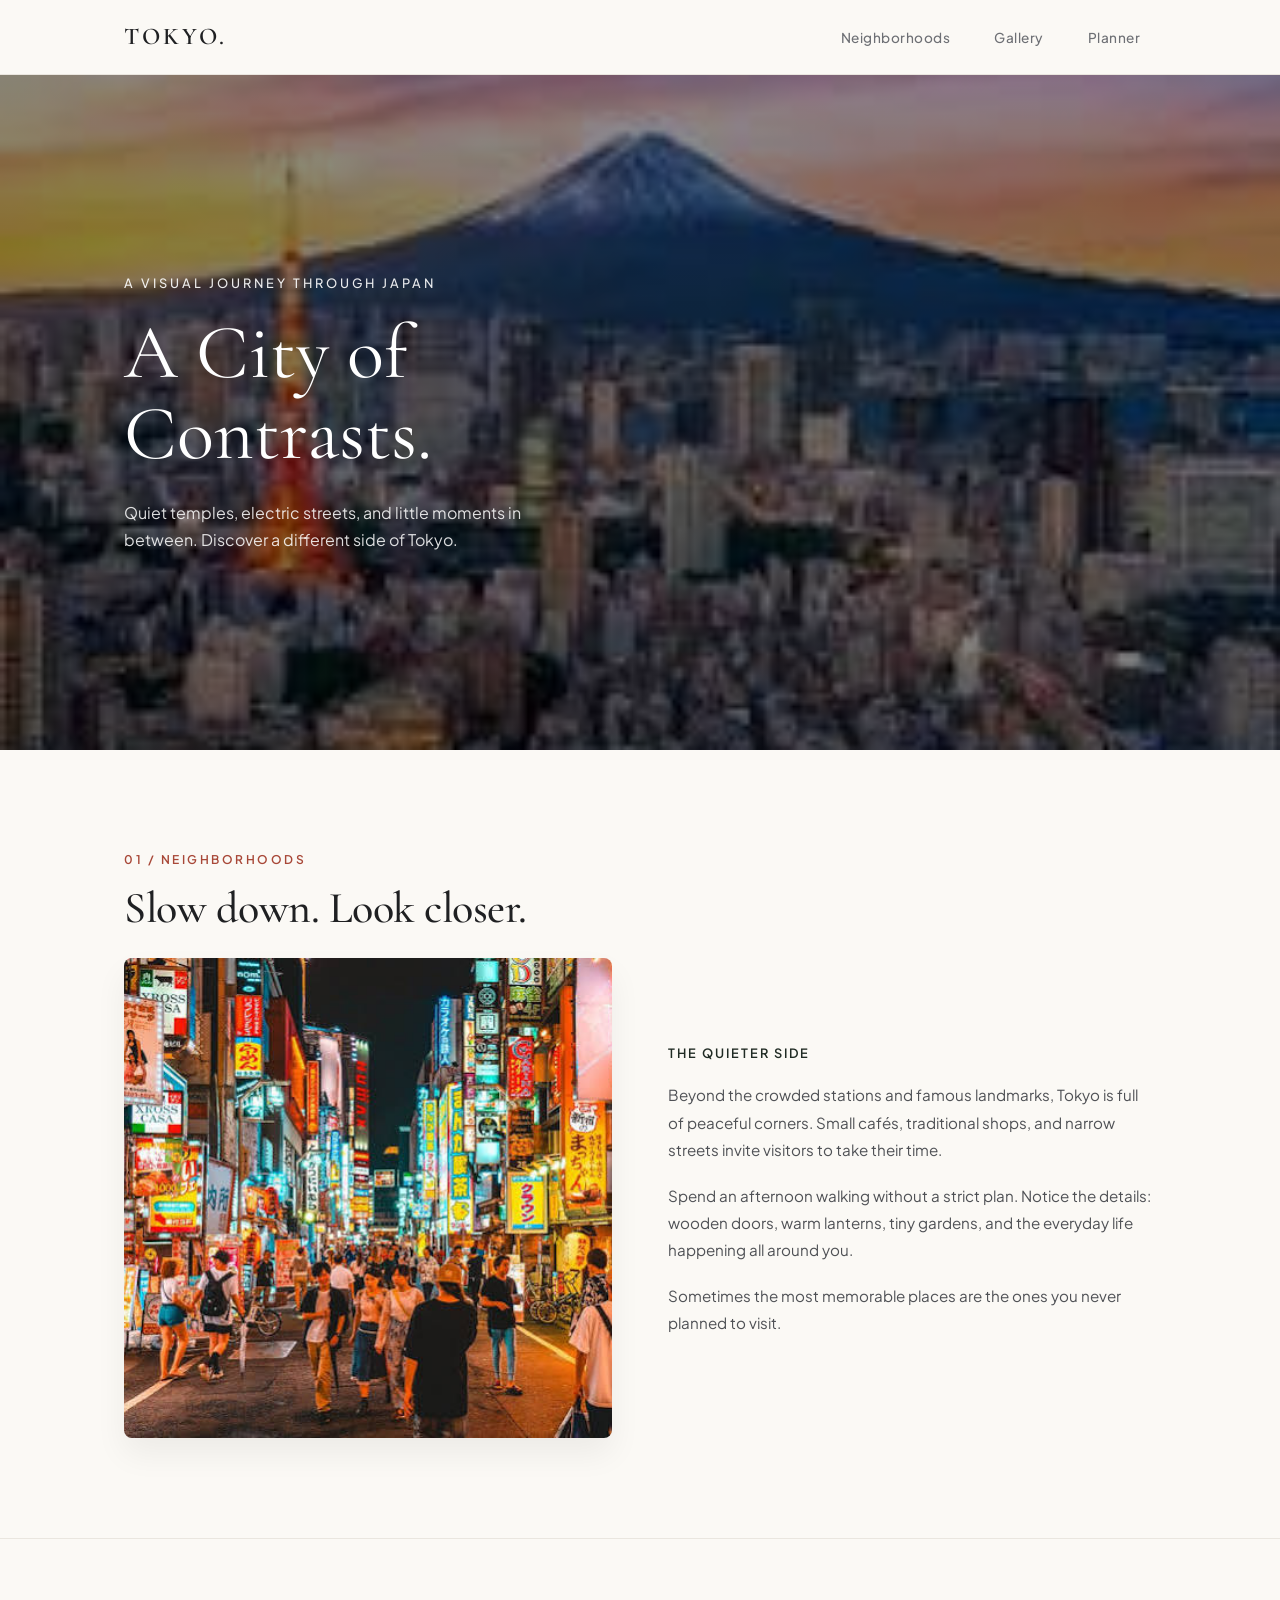
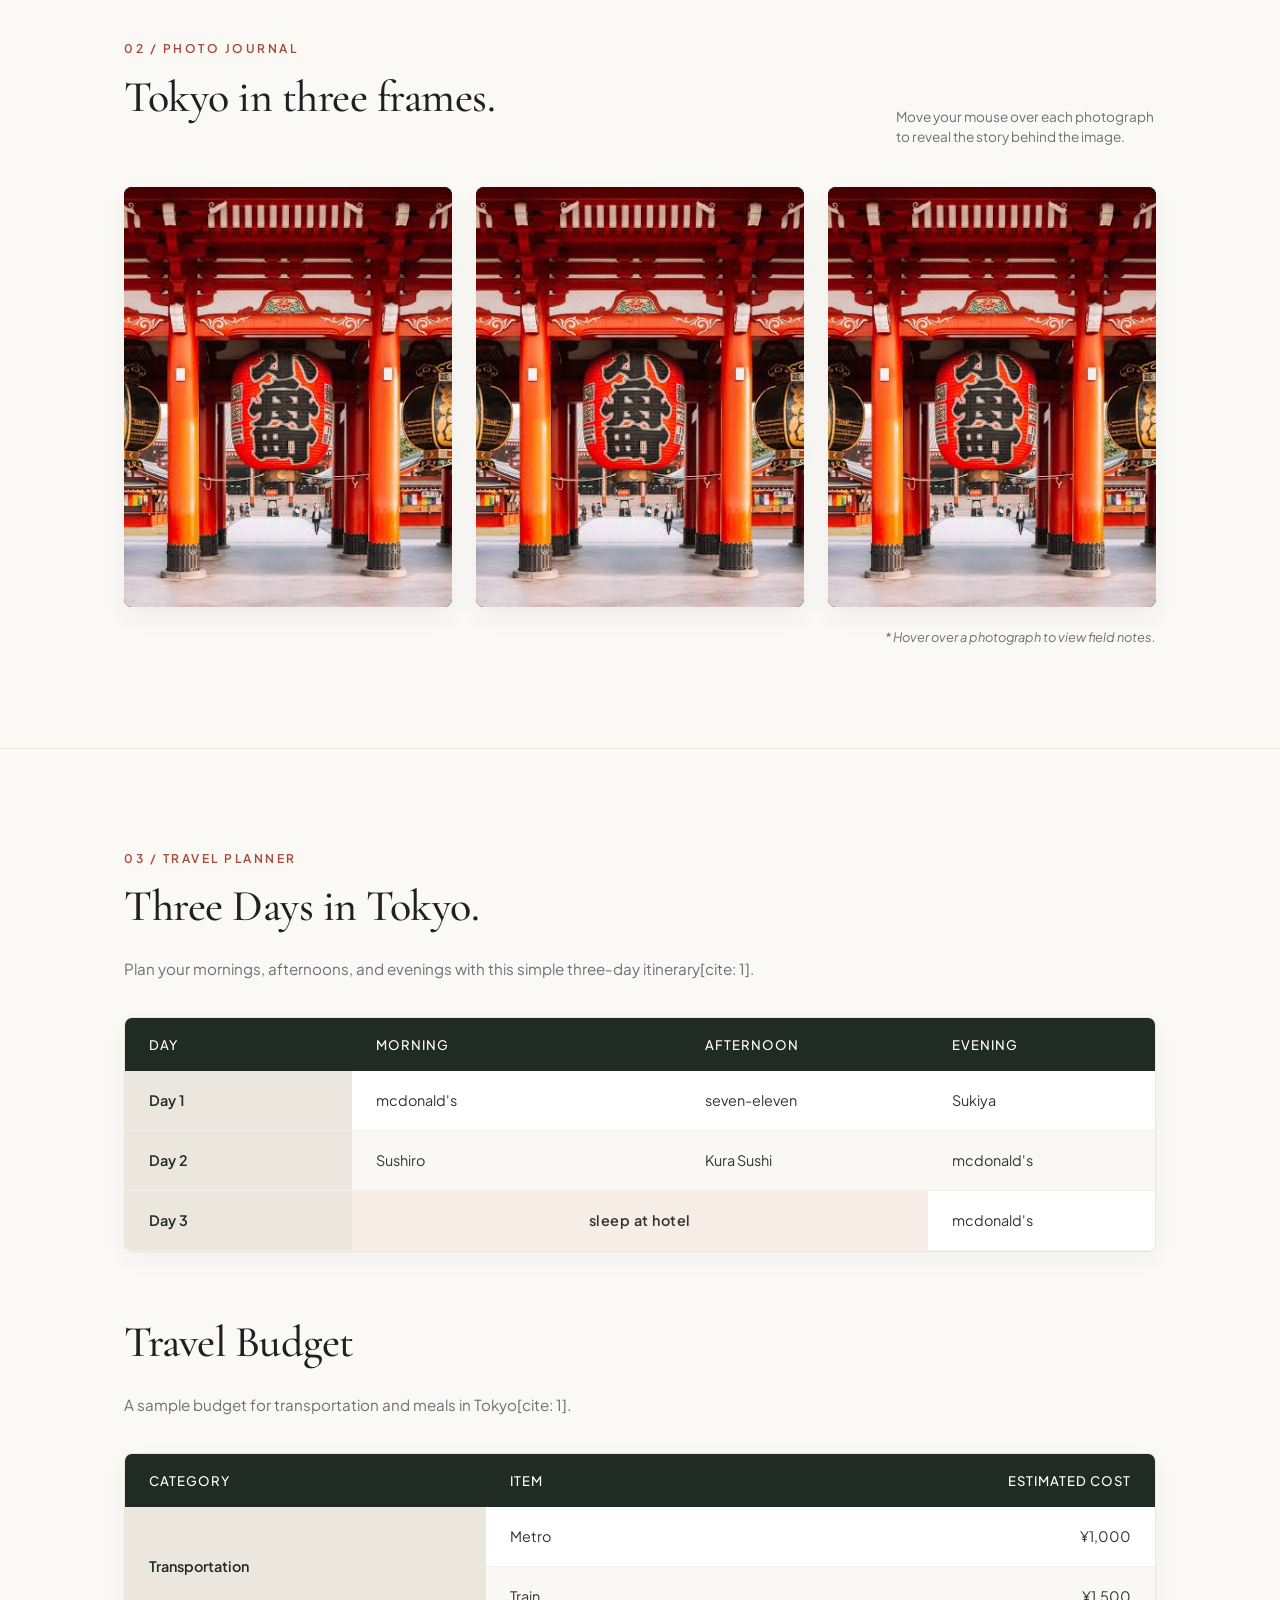
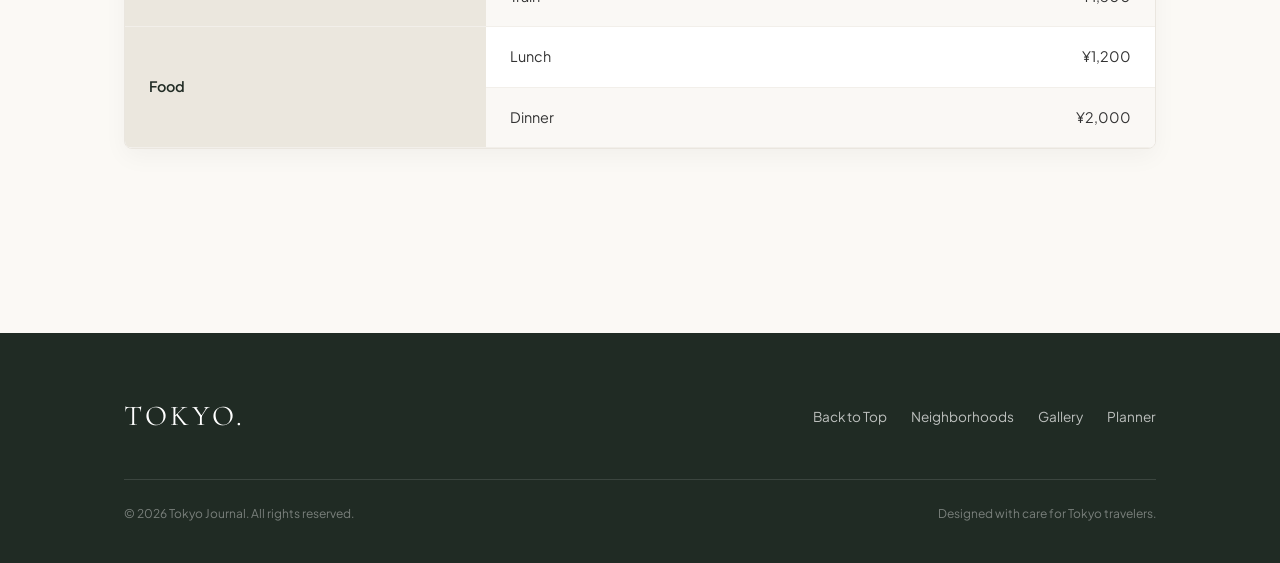
==== commit 8bd807ff: "1021-2" ====
--- a/index.html
+++ b/index.html
@@ -559,20 +559,20 @@
                     <tbody>
                         <tr>
                             <td class="col-highlight">Day 1</td>
-                            <td>Asakusa Temple</td>
-                            <td>Ueno Park</td>
-                            <td>Shibuya</td>
+                            <td>mcdonald's</td>
+                            <td>seven-eleven</td>
+                            <td>Sukiya</td>
                         </tr>
                         <tr>
                             <td class="col-highlight">Day 2</td>
-                            <td>Meiji Shrine</td>
-                            <td>Harajuku</td>
-                            <td>Shinjuku</td>
+                            <td>Sushiro</td>
+                            <td>Kura Sushi</td>
+                            <td>mcdonald's</td>
                         </tr>
                         <tr>
                             <td class="col-highlight">Day 3</td>
-                            <td colspan="2" class="disney-cell">Tokyo DisneySea</td>
-                            <td>Odaiba</td>
+                            <td colspan="2" class="disney-cell">sleep at hotel</td>
+                            <td>mcdonald's</td>
                         </tr>
                     </tbody>
                 </table>
